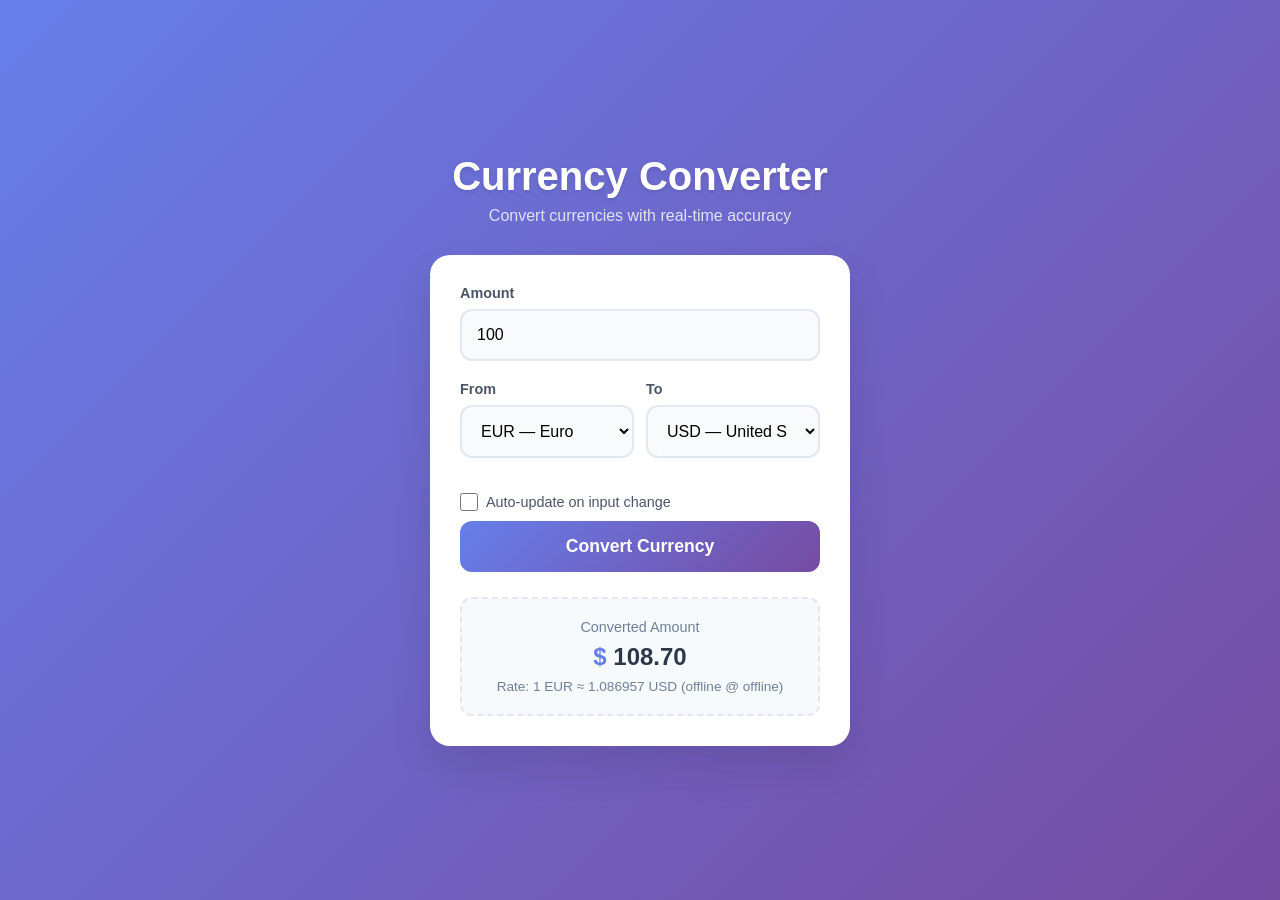
==== currency/currency.html @ 9aec1d03 "added all tp" ====
<!DOCTYPE html>
<html lang="en">
<head>
    <base target="_self">
    <meta charset="UTF-8">
    <meta name="viewport" content="width=device-width, initial-scale=1.0">
    <title>Currency Converter</title>
    <meta name="description" content="Simple and beautiful currency converter tool">
    <link rel="stylesheet" href="currency_style.css">
</head>
<body>
<div class="container">
    <header class="header">
        <h1>Currency Converter</h1>
        <p>Convert currencies with real-time accuracy</p>
    </header>

    <main>
        <div class="converter-card">
            <!-- Amount -->
            <div class="input-group">
                <label for="amount">Amount</label>
                <input type="number" id="amount" class="input-field" placeholder="Enter amount..." step="0.01" min="0">
            </div>

            <!-- From / To -->
            <div class="row">
                <div class="input-group">
                    <label for="from">From</label>
                    <select id="from" class="select-field"></select>
                </div>
                <div class="input-group">
                    <label for="to">To</label>
                    <select id="to" class="select-field"></select>
                </div>
            </div>

            <!-- Auto Update -->
            <div class="auto-update">
                <input type="checkbox" id="autoUpdate">
                <label for="autoUpdate">Auto-update on input change</label>
            </div>

            <!-- Convert Button -->
            <button id="convertBtn" class="convert-btn">Convert Currency</button>

            <!-- Result -->
            <div class="result-container">
                <div class="result-label">Converted Amount</div>
                <div class="result-value">
                    <span class="currency-symbol" id="toSymbol">$</span>
                    <span id="result">0.00</span>
                </div>
                <div class="rate-note" id="rateNote">Rate: —</div>
                <div class="error" id="error" style="display:none;"></div>
            </div>
        </div>
    </main>
</div>

<script src="converter.js"></script>

</body>
</html>
---- currency/currency_style.css ----
* { margin: 0; padding: 0; box-sizing: border-box; }
        body {
            font-family: 'Segoe UI', Tahoma, Geneva, Verdana, sans-serif;
            background: linear-gradient(135deg, #667eea 0%, #764ba2 100%);
            min-height: 100vh; display: flex; align-items: center; justify-content: center; padding: 20px;
        }
        .container { max-width: 420px; width: 100%; }
        .header { text-align: center; margin-bottom: 30px; }
        .header h1 { color: white; font-size: 2.5rem; font-weight: 700; margin-bottom: 8px; text-shadow: 0 2px 4px rgba(0,0,0,0.1); }
        .header p { color: rgba(255,255,255,0.8); font-size: 1rem; }
        .converter-card { background: white; border-radius: 20px; padding: 30px; box-shadow: 0 20px 40px rgba(0,0,0,0.1); backdrop-filter: blur(10px); }
        .input-group { margin-bottom: 20px; }
        .input-group label { display: block; color: #4a5568; font-weight: 600; margin-bottom: 8px; font-size: 0.9rem; }
        .input-field, .select-field {
            width: 100%; padding: 15px; border: 2px solid #e2e8f0; border-radius: 12px; font-size: 1rem;
            transition: all 0.3s ease; background: #f8fafc;
        }
        .input-field:focus, .select-field:focus {
            outline: none; border-color: #667eea; background: white; box-shadow: 0 0 0 3px rgba(102,126,234,0.1);
        }
        .row { display: grid; grid-template-columns: 1fr 1fr; gap: 12px; }
        .convert-btn {
            width: 100%; background: linear-gradient(135deg, #667eea 0%, #764ba2 100%); color: white; border: none;
            padding: 15px; border-radius: 12px; font-size: 1.1rem; font-weight: 600; cursor: pointer; transition: all 0.3s ease; margin-top: 10px;
        }
        .convert-btn:hover { transform: translateY(-2px); box-shadow: 0 10px 20px rgba(102,126,234,0.3); }
        .convert-btn:active { transform: translateY(0); }
        .result-container { margin-top: 25px; padding: 20px; background: #f7fafc; border-radius: 12px; text-align: center; border: 2px dashed #e2e8f0; }
        .result-label { color: #718096; font-size: 0.9rem; margin-bottom: 8px; }
        .result-value { color: #2d3748; font-size: 1.5rem; font-weight: 700; word-break: break-word; }
        .rate-note { margin-top: 8px; font-size: 0.85rem; color: #718096; }
        .currency-symbol { color: #667eea; font-weight: 600; }
        .auto-update { display: flex; align-items: center; margin-top: 15px; gap: 8px; }
        .auto-update input[type="checkbox"] { width: 18px; height: 18px; accent-color: #667eea; }
        .auto-update label { color: #4a5568; font-size: 0.9rem; }
        .error { color: #e53e3e; font-size: 0.9rem; margin-top: 8px; text-align: center; }
        @media (max-width: 480px) {
            .converter-card { padding: 20px; }
            .header h1 { font-size: 2rem; }
            .row { grid-template-columns: 1fr; }
        }
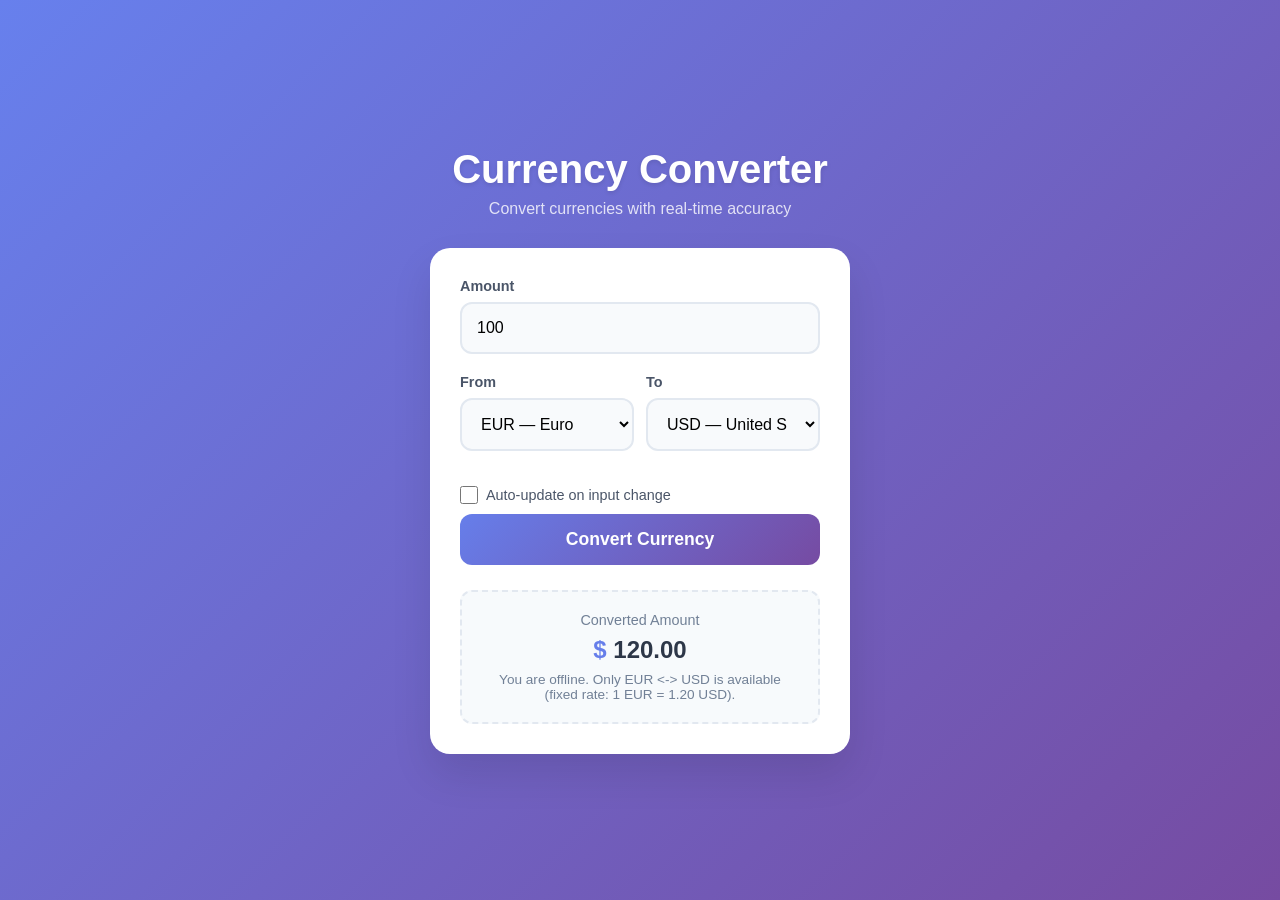
==== commit b4d95ee7: "done with tp 1" ====
--- a/currency/currency.html
+++ b/currency/currency.html
@@ -17,13 +17,13 @@
 
     <main>
         <div class="converter-card">
-            <!-- Amount -->
+            
             <div class="input-group">
                 <label for="amount">Amount</label>
                 <input type="number" id="amount" class="input-field" placeholder="Enter amount..." step="0.01" min="0">
             </div>
 
-            <!-- From / To -->
+            
             <div class="row">
                 <div class="input-group">
                     <label for="from">From</label>
@@ -35,16 +35,16 @@
                 </div>
             </div>
 
-            <!-- Auto Update -->
+            
             <div class="auto-update">
                 <input type="checkbox" id="autoUpdate">
                 <label for="autoUpdate">Auto-update on input change</label>
             </div>
 
-            <!-- Convert Button -->
+            
             <button id="convertBtn" class="convert-btn">Convert Currency</button>
 
-            <!-- Result -->
+            
             <div class="result-container">
                 <div class="result-label">Converted Amount</div>
                 <div class="result-value">
@@ -58,7 +58,10 @@
     </main>
 </div>
 
-<script src="converter.js"></script>
+<!-- <script src="converter.js"></script> -->
+<script src="converter/core.js"></script>
+<script src="converter/init.js"></script>
+<script src="converter/ui.js"></script>
 
 </body>
 </html>
--- a/currency/currency_style.css
+++ b/currency/currency_style.css
@@ -1,41 +1,162 @@
-        * { margin: 0; padding: 0; box-sizing: border-box; }
-        body {
-            font-family: 'Segoe UI', Tahoma, Geneva, Verdana, sans-serif;
-            background: linear-gradient(135deg, #667eea 0%, #764ba2 100%);
-            min-height: 100vh; display: flex; align-items: center; justify-content: center; padding: 20px;
-        }
-        .container { max-width: 420px; width: 100%; }
-        .header { text-align: center; margin-bottom: 30px; }
-        .header h1 { color: white; font-size: 2.5rem; font-weight: 700; margin-bottom: 8px; text-shadow: 0 2px 4px rgba(0,0,0,0.1); }
-        .header p { color: rgba(255,255,255,0.8); font-size: 1rem; }
-        .converter-card { background: white; border-radius: 20px; padding: 30px; box-shadow: 0 20px 40px rgba(0,0,0,0.1); backdrop-filter: blur(10px); }
-        .input-group { margin-bottom: 20px; }
-        .input-group label { display: block; color: #4a5568; font-weight: 600; margin-bottom: 8px; font-size: 0.9rem; }
-        .input-field, .select-field {
-            width: 100%; padding: 15px; border: 2px solid #e2e8f0; border-radius: 12px; font-size: 1rem;
-            transition: all 0.3s ease; background: #f8fafc;
-        }
-        .input-field:focus, .select-field:focus {
-            outline: none; border-color: #667eea; background: white; box-shadow: 0 0 0 3px rgba(102,126,234,0.1);
-        }
-        .row { display: grid; grid-template-columns: 1fr 1fr; gap: 12px; }
-        .convert-btn {
-            width: 100%; background: linear-gradient(135deg, #667eea 0%, #764ba2 100%); color: white; border: none;
-            padding: 15px; border-radius: 12px; font-size: 1.1rem; font-weight: 600; cursor: pointer; transition: all 0.3s ease; margin-top: 10px;
-        }
-        .convert-btn:hover { transform: translateY(-2px); box-shadow: 0 10px 20px rgba(102,126,234,0.3); }
-        .convert-btn:active { transform: translateY(0); }
-        .result-container { margin-top: 25px; padding: 20px; background: #f7fafc; border-radius: 12px; text-align: center; border: 2px dashed #e2e8f0; }
-        .result-label { color: #718096; font-size: 0.9rem; margin-bottom: 8px; }
-        .result-value { color: #2d3748; font-size: 1.5rem; font-weight: 700; word-break: break-word; }
-        .rate-note { margin-top: 8px; font-size: 0.85rem; color: #718096; }
-        .currency-symbol { color: #667eea; font-weight: 600; }
-        .auto-update { display: flex; align-items: center; margin-top: 15px; gap: 8px; }
-        .auto-update input[type="checkbox"] { width: 18px; height: 18px; accent-color: #667eea; }
-        .auto-update label { color: #4a5568; font-size: 0.9rem; }
-        .error { color: #e53e3e; font-size: 0.9rem; margin-top: 8px; text-align: center; }
-        @media (max-width: 480px) {
-            .converter-card { padding: 20px; }
-            .header h1 { font-size: 2rem; }
-            .row { grid-template-columns: 1fr; }
-        }+* {
+    margin: 0;
+    padding: 0;
+    box-sizing: border-box;
+}
+
+body {
+    font-family: 'Segoe UI', Tahoma, Geneva, Verdana, sans-serif;
+    background: linear-gradient(135deg, #6780ed 0%, #764ba1 100%);
+    min-height: 100vh;
+    display: flex;
+    align-items: center;
+    justify-content: center;
+    padding: 20px;
+}
+
+.container {
+    max-width: 420px;
+    width: 100%;
+}
+
+.header {
+    text-align: center;
+    margin-bottom: 30px;
+}
+
+.header h1 {
+    color: white;
+    font-size: 2.5rem;
+    font-weight: 700;
+    margin-bottom: 8px;
+    text-shadow: 0 2px 4px rgba(0, 0, 0, 0.1);
+}
+
+.header p {
+    color: rgba(255, 255, 255, 0.8);
+    font-size: 1rem;
+}
+
+.converter-card {
+    background: white;
+    border-radius: 20px;
+    padding: 30px;
+    box-shadow: 0 20px 40px rgba(0, 0, 0, 0.1);
+    backdrop-filter: blur(10px);
+}
+
+.input-group {
+    margin-bottom: 20px;
+}
+
+.input-group label {
+    display: block;
+    color: #4a5568;
+    font-weight: 600;
+    margin-bottom: 8px;
+    font-size: 0.9rem;
+}
+
+.input-field, .select-field {
+    width: 100%;
+    padding: 15px;
+    border: 2px solid #e2e8f0;
+    border-radius: 12px;
+    font-size: 1rem;
+    transition: all 0.3s ease;
+    background: #f8fafc;
+}
+
+.input-field:focus, .select-field:focus {
+    outline: none;
+    border-color: #667eea;
+    background: white;
+    box-shadow: 0 0 0 3px rgba(102, 126, 234, 0.1);
+}
+
+.row {
+    display: grid;
+    grid-template-columns: 1fr 1fr;
+    gap: 12px;
+}
+
+.convert-btn {
+    width: 100%;
+    background: linear-gradient(135deg, #667eea 0%, #764ba2 100%);
+    color: white;
+    border: none;
+    padding: 15px;
+    border-radius: 12px;
+    font-size: 1.1rem;
+    font-weight: 600;
+    cursor: pointer;
+    transition: all 0.3s ease;
+    margin-top: 10px;
+}
+
+.convert-btn:hover {
+    transform: translateY(-2px);
+    box-shadow: 0 10px 20px rgba(102, 126, 234, 0.3);
+}
+
+.convert-btn:active {
+    transform: translateY(0);
+}
+
+.result-container {
+    margin-top: 25px;
+    padding: 20px;
+    background: #f7fafc;
+    border-radius: 12px;
+    text-align: center;
+    border: 2px dashed #e2e8f0;
+}
+
+.result-label {
+    color: #718096;
+    font-size: 0.9rem;
+    margin-bottom: 8px;
+}
+
+.result-value {
+    color: #2d3748;
+    font-size: 1.5rem;
+    font-weight: 700;
+    word-break: break-word;
+}
+
+.rate-note {
+    margin-top: 8px;
+    font-size: 0.85rem;
+    color: #718096;
+}
+
+.currency-symbol {
+    color: #667eea;
+    font-weight: 600;
+}
+
+.auto-update {
+    display: flex;
+    align-items: center;
+    margin-top: 15px;
+    gap: 8px;
+}
+
+.auto-update input[type="checkbox"] {
+    width: 18px;
+    height: 18px;
+    accent-color: #667eea;
+}
+
+.auto-update label {
+    color: #4a5568;
+    font-size: 0.9rem;
+}
+
+.error {
+    color: #e53e3e;
+    font-size: 0.9rem;
+    margin-top: 8px;
+    text-align: center;
+}
